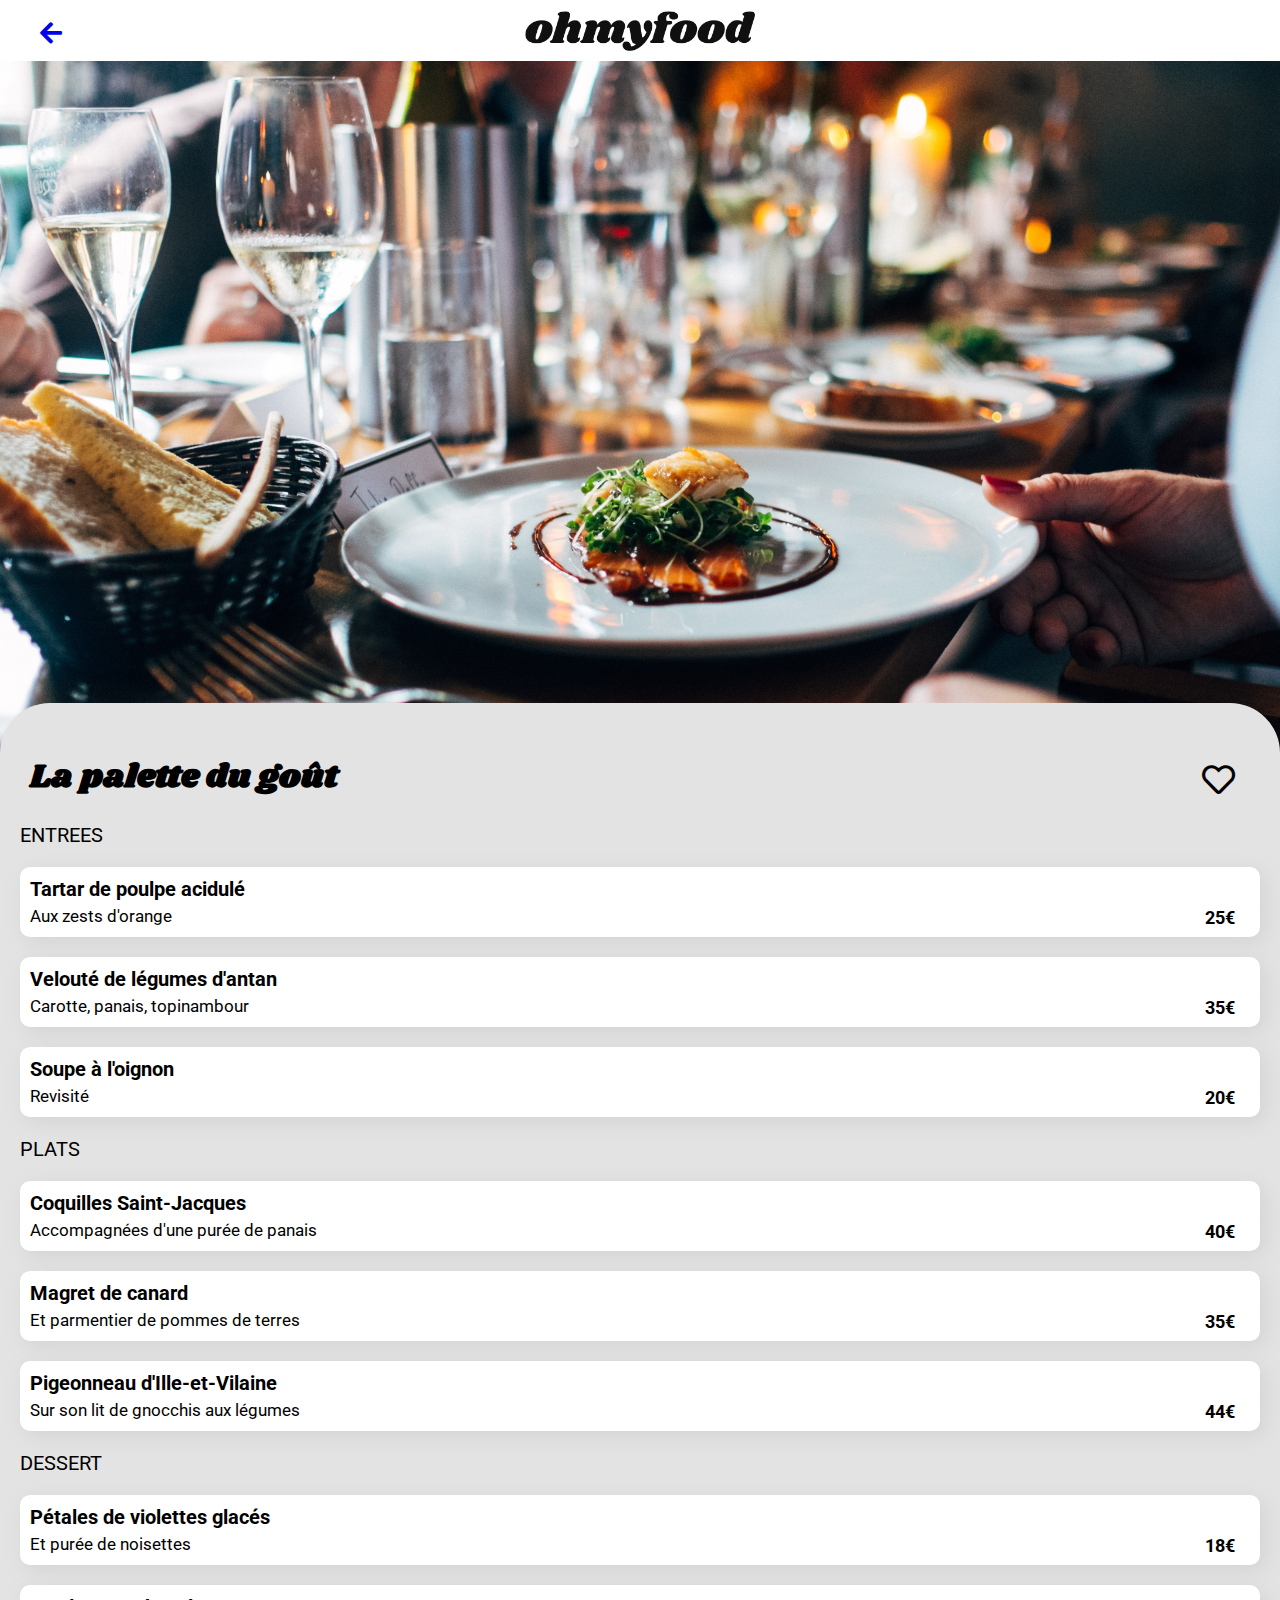
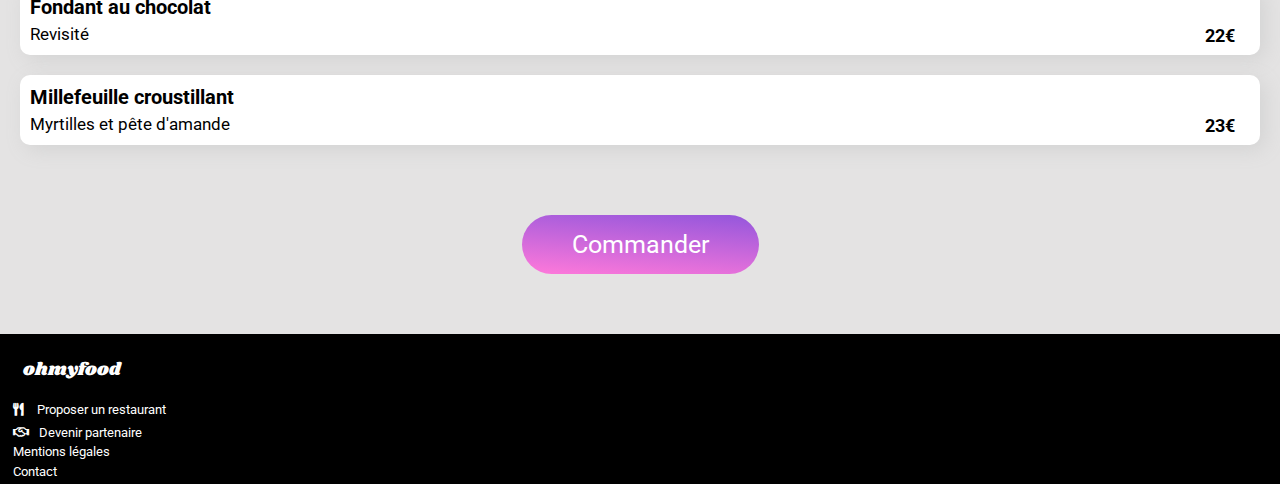
==== a-la-francaise.html @ 19362aab "Menu autres restaurant html" ====
<!DOCTYPE html>
<html lang="fr">
<head>
    <link rel="stylesheet" href="menu.css" />
    <link rel="preconnect" href="https://fonts.googleapis.com">
    <link rel="preconnect" href="https://fonts.gstatic.com" crossorigin>
    <link href="https://fonts.googleapis.com/css2?family=Shrikhand&display=swap" rel="stylesheet">
    <link href="https://fonts.googleapis.com/css2?family=Roboto:wght@100;400&display=swap" rel="stylesheet">
    <link href="https://cdnjs.cloudflare.com/ajax/libs/font-awesome/5.15.1/css/all.min.css" rel="stylesheet" />
    <meta charset="UTF-8">
    <meta http-equiv="X-UA-Compatible" content="IE=edge">
    <meta name="viewport" content="width=device-width, initial-scale=1.0">
    <title>A la Française</title>
</head>
<body>
    <header>
        <a href="index.html"><i class="fas fa-arrow-left"></i></a>
        <div class="Logo">
            <img class="logo" src="images/logo/ohmyfood.png" alt="">
        </div>
    </header>
    <div class="background"></div>
    <section class="boite">
        <div class="entrees">
            <h1>La palette du goût</h1>
            <i class="far fa-heart"></i>  
            <h2>ENTREES</h2>
            <div class="div1">
                <a href="#">
                    <div class="flex">
                        <h3>Tartar de poulpe acidulé</h3>
                        <h4>Aux zests d'orange</h4> 
                    </div> 
                    <div class="prix">25€</div>                
                </a>
            </div>
            <div class="div1">
                <a href="#">
                    <div class="flex">
                        <h3>Velouté de légumes d'antan</h3>
                        <h4>Carotte, panais, topinambour</h4>
                    </div>
                    <span class="prix">35€</span>
                </a>
            </div>
            <div class="div1">
                <a href="#">
                    <div class="flex">
                        <h3>Soupe à l'oignon</h3>
                        <h4>Revisité</h4>    
                    </div>
                    <span class="prix">20€</span>               
                </a>
            </div>
        </div>
        <section class="PLATS"> 
            <h2>PLATS</h2>
            <div class="div1">
                <a href="#">
                    <div class="flex">
                        <h3>Coquilles Saint-Jacques</h3>
                        <h4>Accompagnées d'une purée de panais</h4>  
                    </div>
                    <span class="prix">40€</span>                
                </a>
            </div>
            <div class="div1">
                <a href="#">
                    <div class="flex">
                        <h3>Magret de canard</h3>
                        <h4>Et parmentier de pommes de terres</h4>
                    </div>
                    <span class="prix">35€</span>
                </a>
            </div>
            <div class="div1">
                <a href="#">
                    <div class="flex">
                        <h3>Pigeonneau d'Ille-et-Vilaine</h3>
                        <h4>Sur son lit de gnocchis aux légumes</h4>  
                    </div>  
                    <span class="prix">44€</span>               
                </a>
            </div>
        </section>
        <section class="desserts"> 
            <h2>DESSERT</h2>
            <div class="div1">
                <a href="#">
                    <div class="flex">
                        <h3>Pétales de violettes glacés</h3>
                        <h4>Et purée de noisettes</h4>  
                    </div>
                    <span class="prix">18€</span>                
                </a>
            </div>
            <div class="div1">
                <a href="#">
                    <div class="flex">
                        <h3>Fondant au chocolat</h3>
                        <h4>Revisité</h4>
                    </div>
                    <span class="prix">22€</span>
                </a>
            </div>
            <div class="div1">
                <a href="#">
                    <div class="flex">
                        <h3>Millefeuille croustillant</h3>
                        <h4>Myrtilles et pête d'amande</h4>   
                    </div>
                    <span class="prix">23€</span>               
                </a>
            </div>
        </section>
        <div class="centre">
            <button class="commander">Commander</button>
        </div>
    </section>
</body>
    <footer>
        <div class="footer">
            <div class="logofooter">ohmyfood</div>
            <nav class="flex">
                <i class="fas fa-utensils"><a class="proposer" href=""> Proposer un restaurant</a></i>
                <i class="far fa-handshake"><a class="proposer" href="">Devenir partenaire</a></i>
                <a class="propose" href="">Mentions légales</a>
                <a class="propose" href="">Contact</a>
            </nav>
        </div>

    </footer>
</html>
---- menu.css ----
* {
  font-family: 'Roboto', sans-serif;
  -webkit-box-sizing: border-box;
          box-sizing: border-box;
}

body {
  margin: 0;
}

header .fa-arrow-left {
  font-size: 25px;
  margin: 0px 0px 0px 40px;
  padding-top: 20px;
}

header .Logo {
  display: -webkit-box;
  display: -ms-flexbox;
  display: flex;
  -webkit-box-pack: center;
      -ms-flex-pack: center;
          justify-content: center;
}

header .logo {
  height: 40px;
  margin-top: -35px;
  margin-bottom: 10px;
}

.background {
  width: 100%;
  height: 720px;
  background: url(images/restaurants/jay-wennington-N_Y88TWmGwA-unsplash.jpg);
  background-size: cover;
}

.boite {
  margin-top: -100px;
  background-color: #e4e3e3;
  width: 100%;
  border-radius: 50px 50px 0 0;
  padding: 0px 20px 0 20px;
  position: relative;
}

.boite h1 {
  font-size: 33px;
  font-weight: bolder;
  padding-top: 50px;
  padding-left: 10px;
  font-family: 'Shrikhand', cursive;
}

.boite .fa-heart {
  font-size: 33px;
  position: absolute;
  right: 45px;
  top: 60px;
}

.boite h2 {
  font-size: 20px;
  font-weight: normal;
}

.boite a {
  text-decoration: none;
  display: -webkit-box;
  display: -ms-flexbox;
  display: flex;
}

.boite .div1 {
  border: #f2f2f2;
  border-radius: 10px;
  background: white;
  width: 100%;
  background: white;
  margin: 20px 0 20px 0;
  -webkit-box-shadow: lightgrey 5px 5px 20px;
          box-shadow: lightgrey 5px 5px 20px;
  min-height: 70px;
}

.boite .flex {
  -webkit-box-flex: 1;
      -ms-flex: 1;
          flex: 1;
}

.boite .prix {
  width: 60px;
  text-align: center;
  margin-top: 40px;
  margin-right: 10px;
  font-weight: bolder;
  font-size: 18px;
  color: black;
}

.boite h3 {
  font-size: 20px;
  color: black;
  font-weight: bolder;
  margin: 10px 0 0 10px;
  text-decoration: unset;
}

.boite h4 {
  margin: unset;
  font-size: 17px;
  color: black;
  text-decoration: unset;
  font-weight: normal;
  margin: 5px 0 0 10px;
}

.boite .centre {
  text-align: center;
}

.boite .commander {
  font-size: 25px;
  font-weight: normal;
  color: white;
  margin-top: 50px;
  margin-bottom: 60px;
  padding: 15px 50px 15px 50px;
  border-radius: 40px;
  border: unset;
  cursor: pointer;
  background: linear-gradient(5deg, #ff79da 0%, #9356dc 100%);
}

footer {
  border: solid black;
  background-color: black;
  width: 100%;
  min-height: 150px;
}

footer i {
  color: white;
}

footer .logofooter {
  font-size: 18px;
  margin-top: 20px;
  margin-left: 20px;
  margin-bottom: 20px;
  font-family: 'Shrikhand', cursive;
  color: white;
}

footer .fa-utensils {
  margin-left: 10px;
  font-size: 13px;
}

footer .fa-handshake {
  margin-left: 10px;
  margin-top: 10px;
  font-size: 13px;
}

footer .flex {
  display: -webkit-box;
  display: -ms-flexbox;
  display: flex;
  -webkit-box-orient: vertical;
  -webkit-box-direction: normal;
      -ms-flex-direction: column;
          flex-direction: column;
}

footer .proposer {
  font-size: 13px;
  margin-bottom: 5px;
  padding-left: 10px;
  color: white;
  text-decoration: unset;
  font-weight: normal;
}

footer .propose {
  font-size: 13px;
  margin-left: 10px;
  margin-top: 5px;
  color: white;
  text-decoration: unset;
  font-weight: normal;
}

@media screen and (max-width: 700px) {
  .background {
    height: 750px;
    background-size: contain;
  }
  .boite {
    margin-top: -520px;
  }
}

@media screen and (min-width: 700px) and (max-width: 1000px) {
  .background {
    height: 750px;
    background-size: contain;
  }
  .boite {
    margin-top: -350px;
  }
}
/*# sourceMappingURL=menu.css.map */
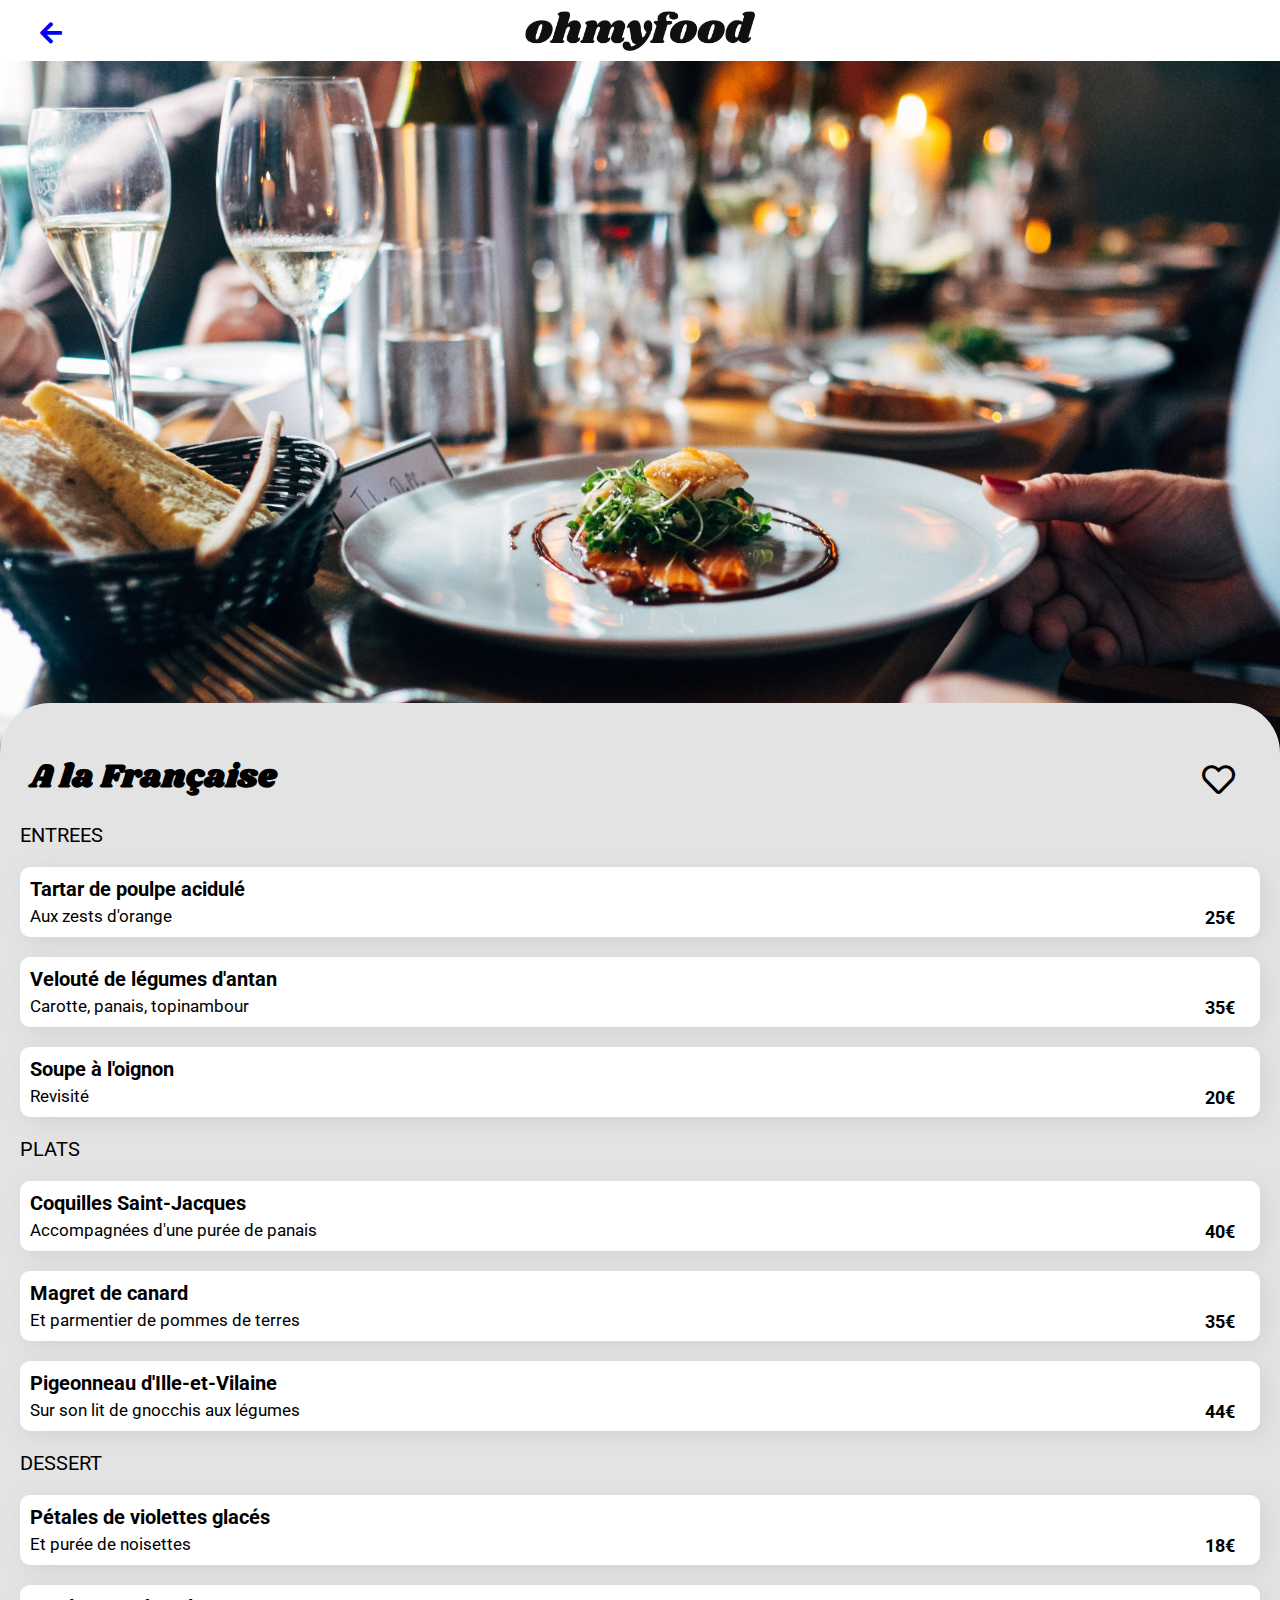
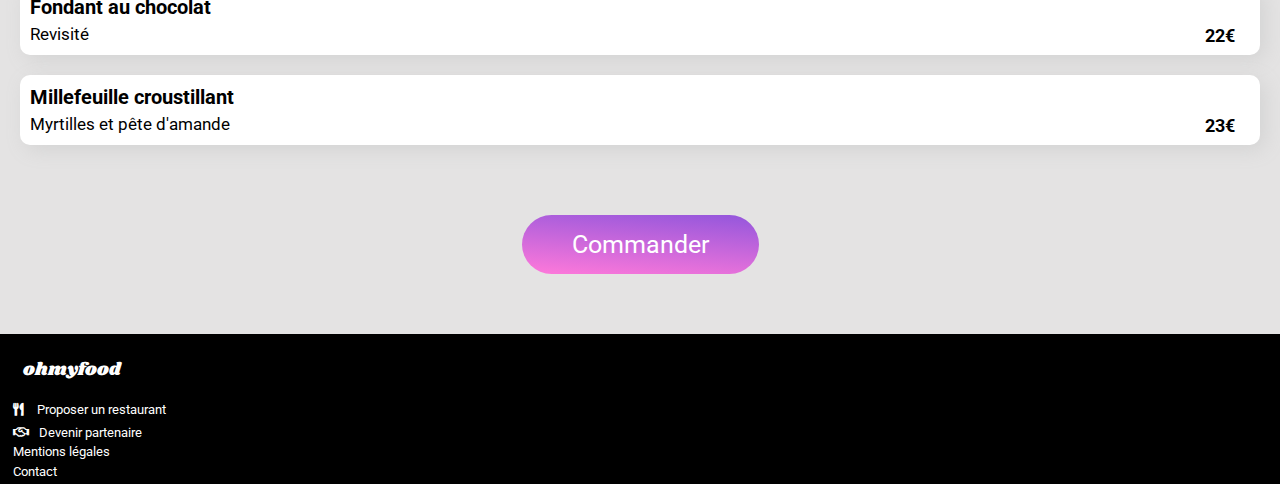
==== commit 36641a2d: "Menu restaurants html" ====
--- a/a-la-francaise.html
+++ b/a-la-francaise.html
@@ -22,7 +22,7 @@
     <div class="background"></div>
     <section class="boite">
         <div class="entrees">
-            <h1>La palette du goût</h1>
+            <h1>A la Française</h1>
             <i class="far fa-heart"></i>  
             <h2>ENTREES</h2>
             <div class="div1">
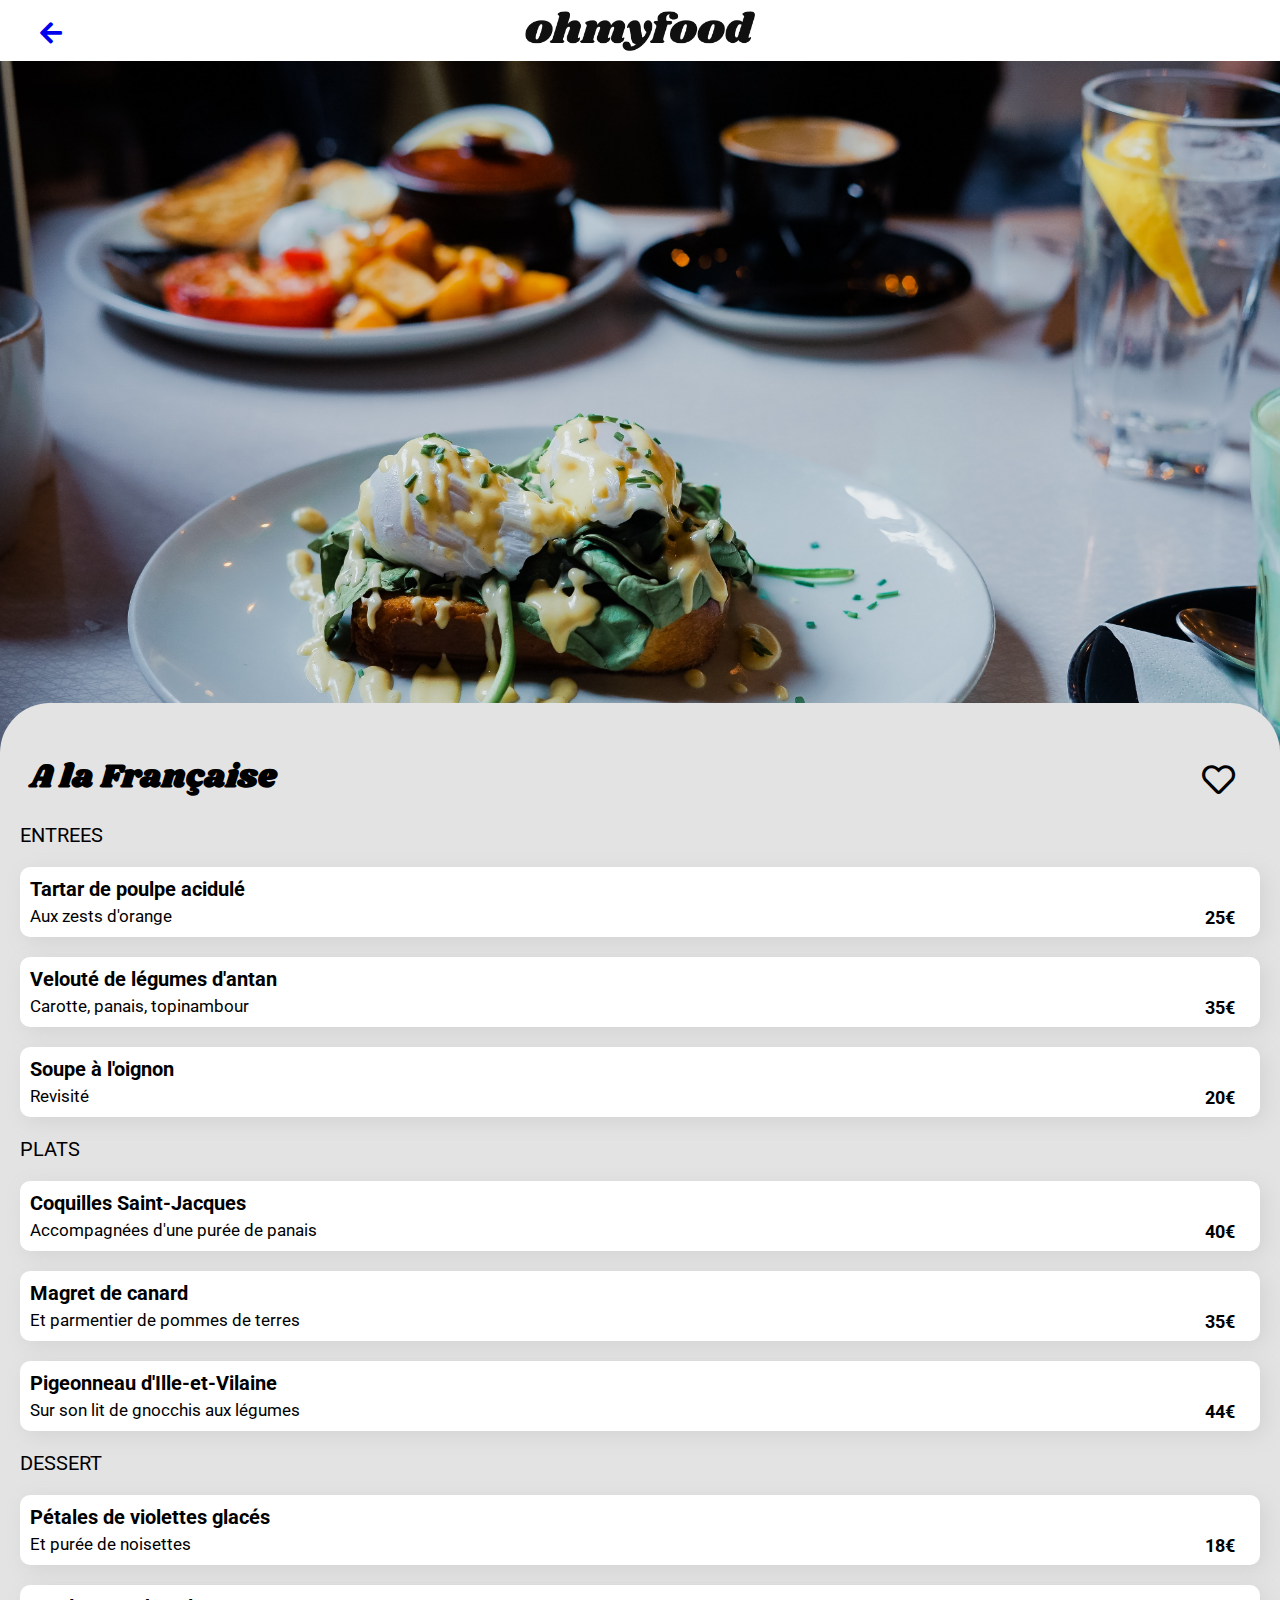
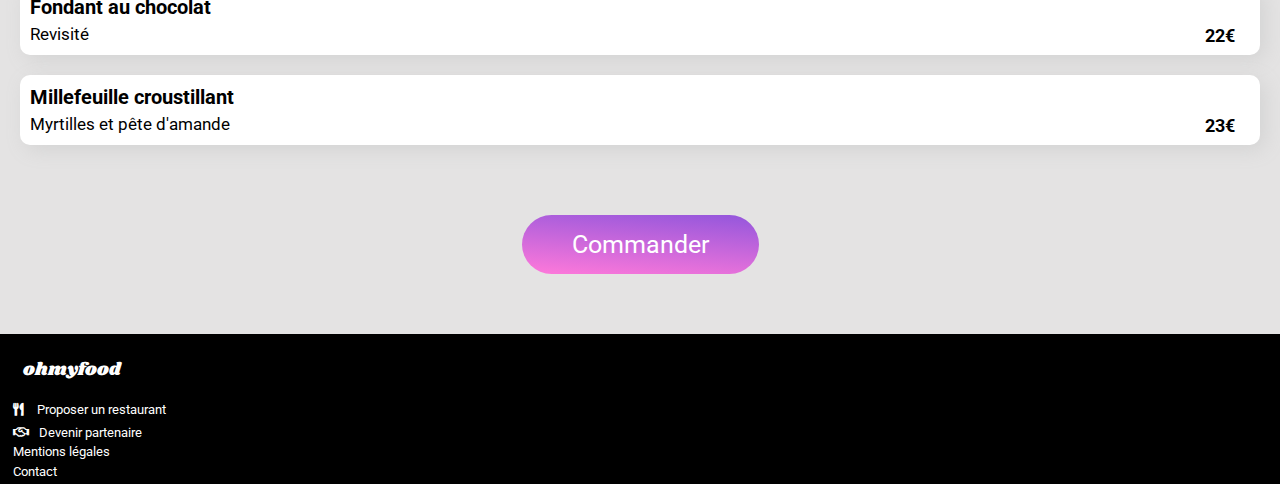
==== commit 492936d0: "Background menu restaurants" ====
--- a/a-la-francaise.html
+++ b/a-la-francaise.html
@@ -19,8 +19,17 @@
             <img class="logo" src="images/logo/ohmyfood.png" alt="">
         </div>
     </header>
-    <div class="background"></div>
-    <section class="boite">
+    <div class="background">
+        <style>
+            .background {
+                background: url(images/restaurants/toa-heftiba-DQKerTsQwi0-unsplash.jpg);
+                width: 100%;
+                height: 720px;
+                background-size: cover; 
+            }
+        </style>
+    </div>
+        <section class="boite">
         <div class="entrees">
             <h1>A la Française</h1>
             <i class="far fa-heart"></i>  
--- a/menu.css
+++ b/menu.css
@@ -27,13 +27,6 @@
   height: 40px;
   margin-top: -35px;
   margin-bottom: 10px;
-}
-
-.background {
-  width: 100%;
-  height: 720px;
-  background: url(images/restaurants/jay-wennington-N_Y88TWmGwA-unsplash.jpg);
-  background-size: cover;
 }
 
 .boite {
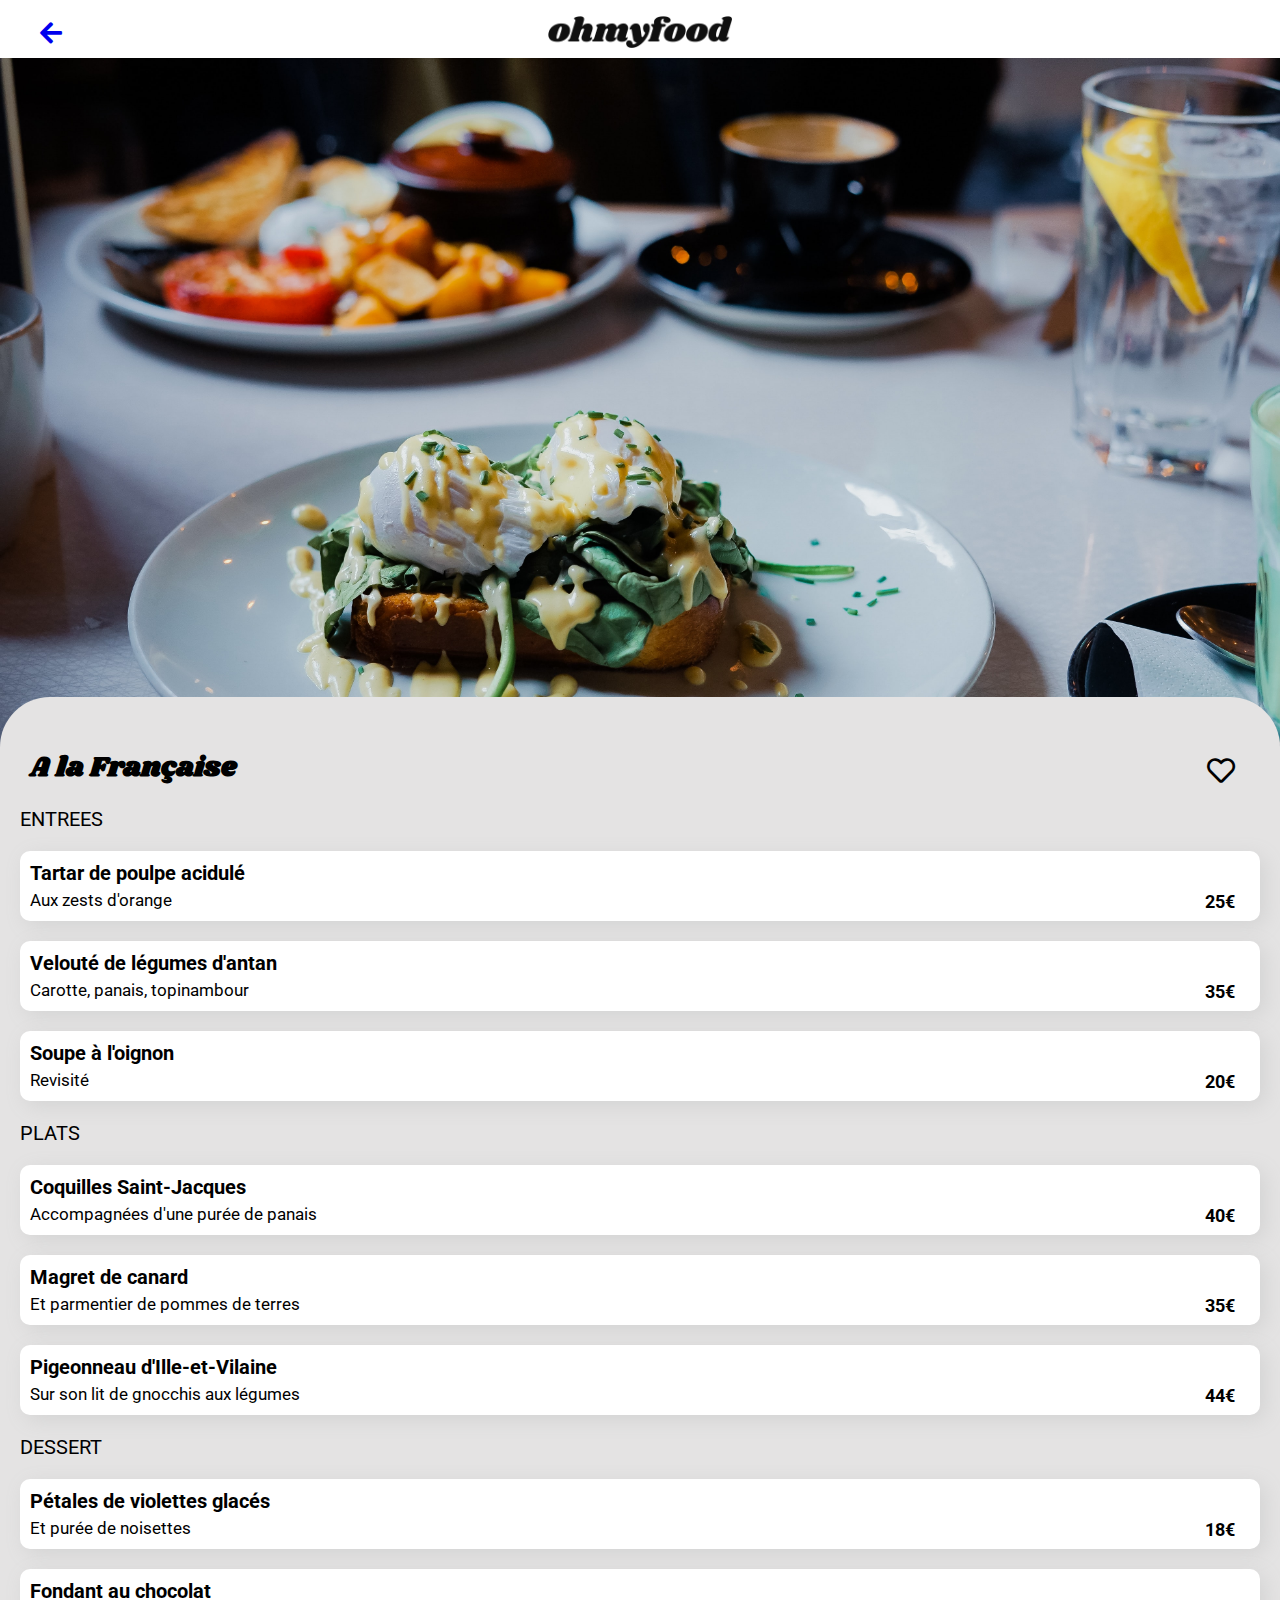
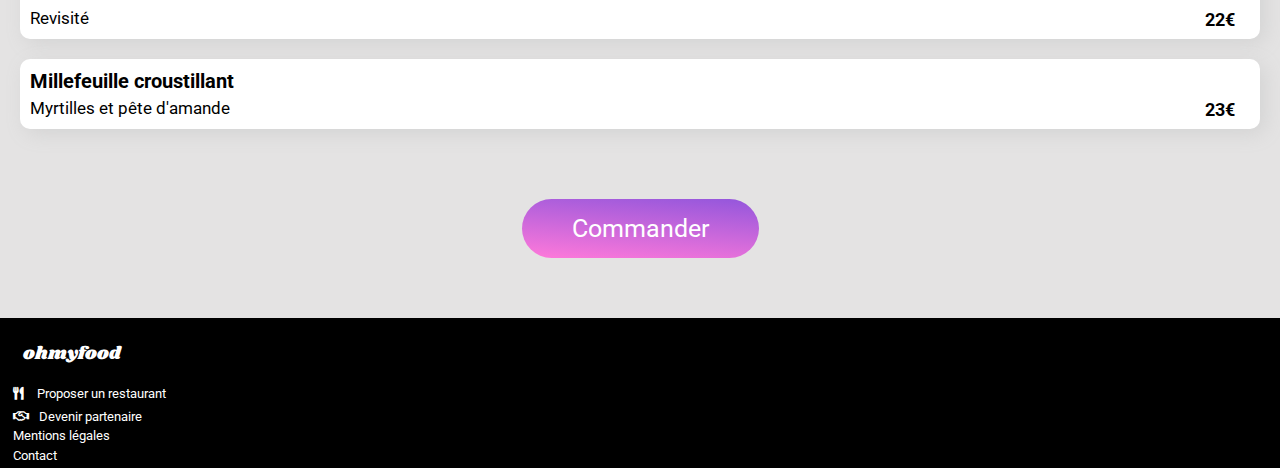
==== commit d3ecd15a: "CSS restaurant img" ====
--- a/a-la-francaise.html
+++ b/a-la-francaise.html
@@ -19,16 +19,7 @@
             <img class="logo" src="images/logo/ohmyfood.png" alt="">
         </div>
     </header>
-    <div class="background">
-        <style>
-            .background {
-                background: url(images/restaurants/toa-heftiba-DQKerTsQwi0-unsplash.jpg);
-                width: 100%;
-                height: 720px;
-                background-size: cover; 
-            }
-        </style>
-    </div>
+    <div class="background restaurant2" ></div>
         <section class="boite">
         <div class="entrees">
             <h1>A la Française</h1>
--- a/menu.css
+++ b/menu.css
@@ -24,9 +24,31 @@
 }
 
 header .logo {
-  height: 40px;
-  margin-top: -35px;
+  height: 32px;
+  margin-top: -30px;
   margin-bottom: 10px;
+}
+
+.background {
+  width: 100%;
+  min-height: 720px;
+  background-size: cover;
+}
+
+.restaurant1 {
+  background-image: url(images/restaurants/jay-wennington-N_Y88TWmGwA-unsplash.jpg);
+}
+
+.restaurant2 {
+  background-image: url(images/restaurants/toa-heftiba-DQKerTsQwi0-unsplash.jpg);
+}
+
+.restaurant3 {
+  background-image: url(images/restaurants/jay-wennington-N_Y88TWmGwA-unsplash.jpg);
+}
+
+.restaurant4 {
+  background-image: url(images/restaurants/jay-wennington-N_Y88TWmGwA-unsplash.jpg);
 }
 
 .boite {
@@ -39,7 +61,7 @@
 }
 
 .boite h1 {
-  font-size: 33px;
+  font-size: 28px;
   font-weight: bolder;
   padding-top: 50px;
   padding-left: 10px;
@@ -47,7 +69,7 @@
 }
 
 .boite .fa-heart {
-  font-size: 33px;
+  font-size: 28px;
   position: absolute;
   right: 45px;
   top: 60px;
@@ -188,11 +210,19 @@
 
 @media screen and (max-width: 700px) {
   .background {
-    height: 750px;
+    height: 700px;
+    width: 50%;
     background-size: contain;
   }
   .boite {
     margin-top: -520px;
+  }
+  .boite h1 {
+    font-size: 25px;
+  }
+  .boite .fa-heart {
+    font-size: 25px;
+    top: 56px;
   }
 }
 
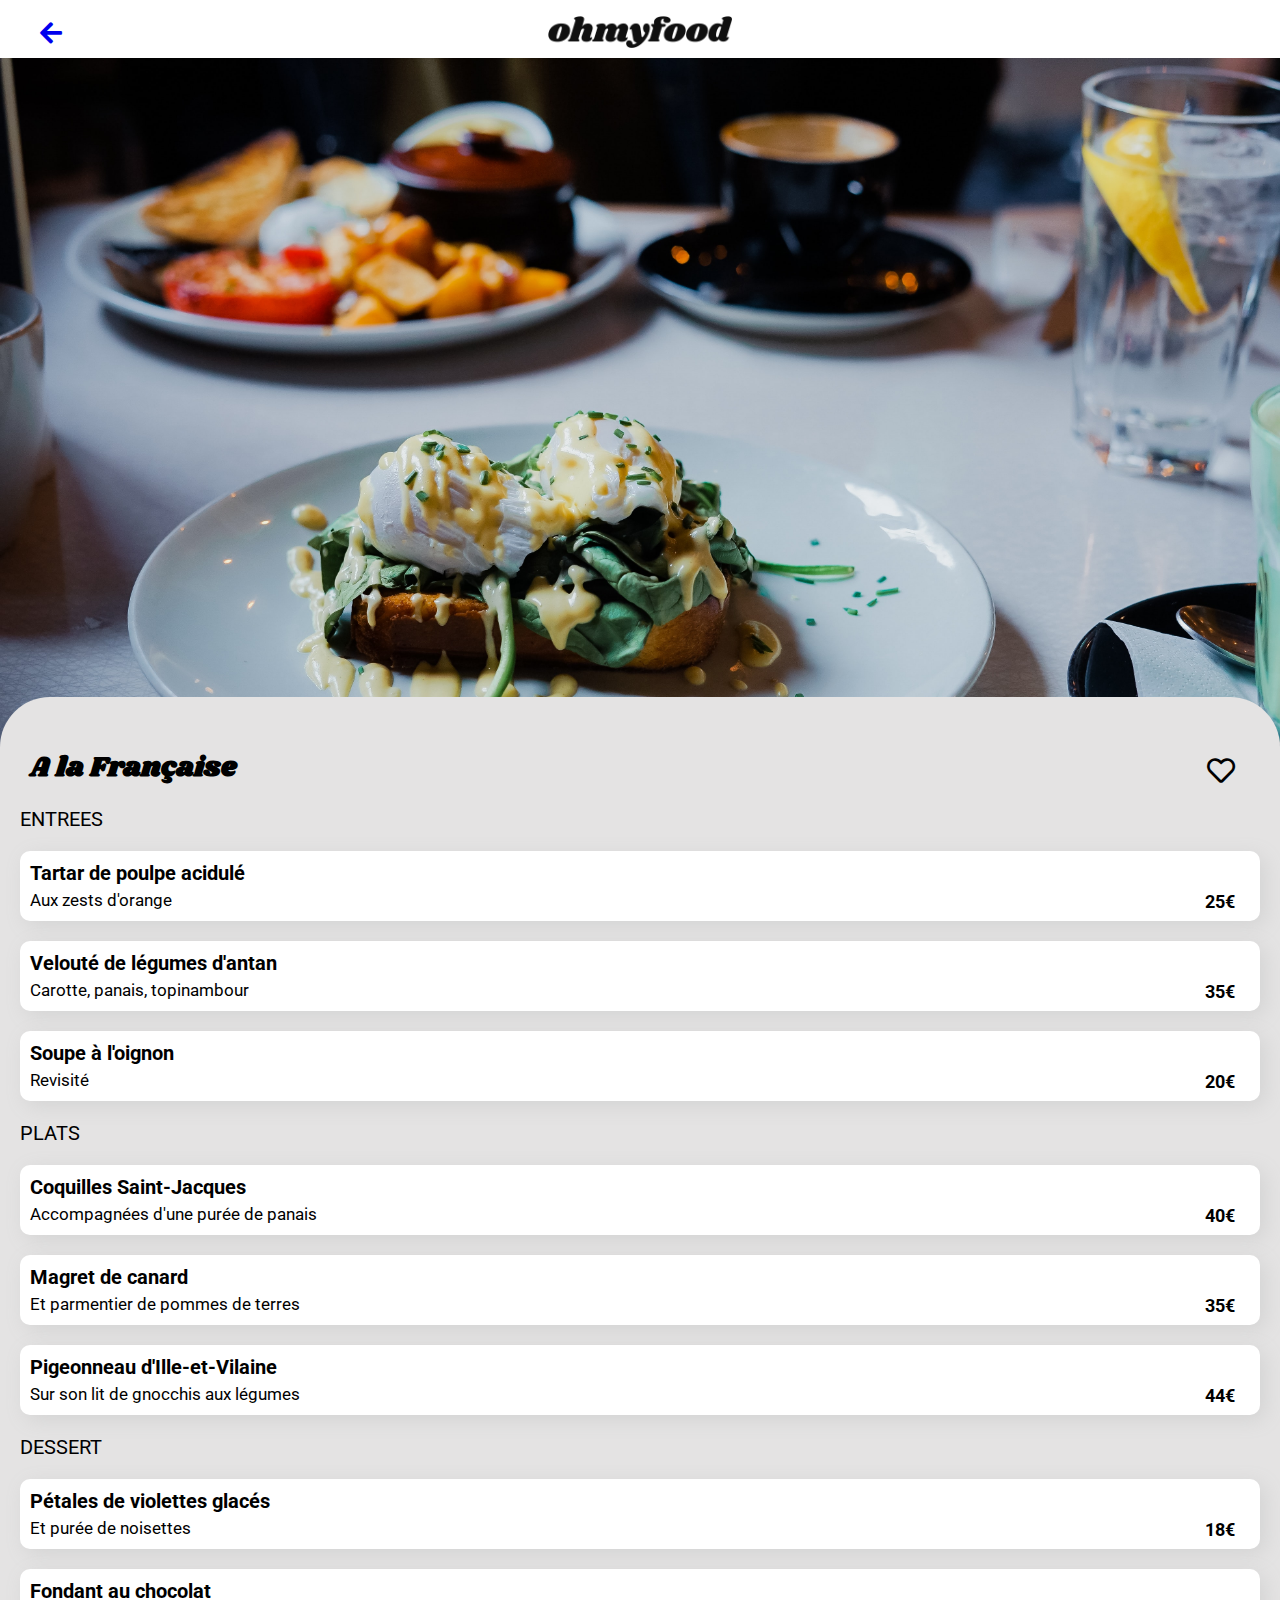
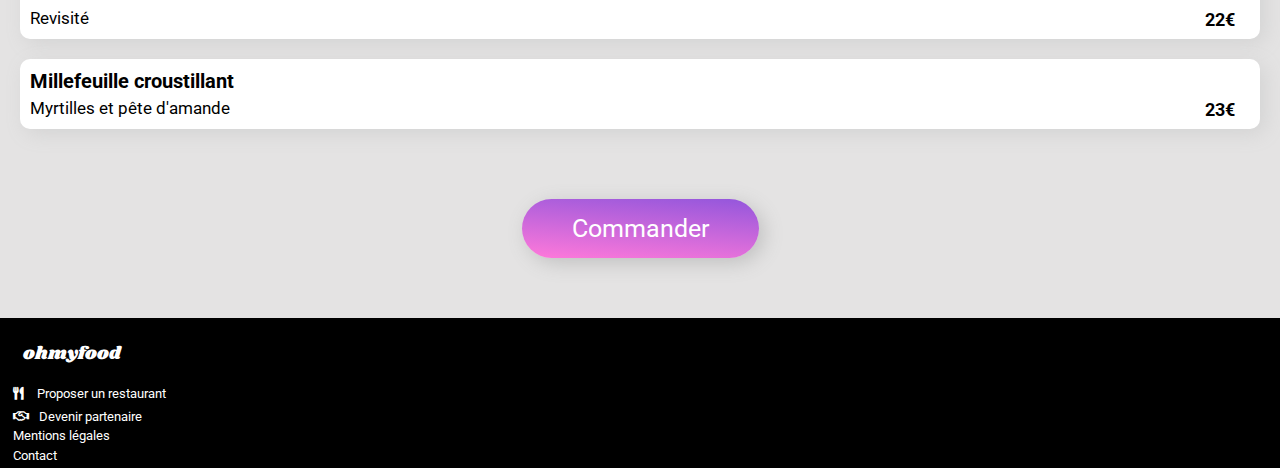
==== commit eca1f089: "Transition restaurant 3" ====
--- a/a-la-francaise.html
+++ b/a-la-francaise.html
@@ -25,7 +25,7 @@
             <h1>A la Française</h1>
             <i class="far fa-heart"></i>  
             <h2>ENTREES</h2>
-            <div class="div1">
+            <div class="div1 anim1">
                 <a href="#">
                     <div class="flex">
                         <h3>Tartar de poulpe acidulé</h3>
@@ -34,7 +34,7 @@
                     <div class="prix">25€</div>                
                 </a>
             </div>
-            <div class="div1">
+            <div class="div1 anim2">
                 <a href="#">
                     <div class="flex">
                         <h3>Velouté de légumes d'antan</h3>
@@ -43,7 +43,7 @@
                     <span class="prix">35€</span>
                 </a>
             </div>
-            <div class="div1">
+            <div class="div1 anim3">
                 <a href="#">
                     <div class="flex">
                         <h3>Soupe à l'oignon</h3>
@@ -55,7 +55,7 @@
         </div>
         <section class="PLATS"> 
             <h2>PLATS</h2>
-            <div class="div1">
+            <div class="div1 anim1">
                 <a href="#">
                     <div class="flex">
                         <h3>Coquilles Saint-Jacques</h3>
@@ -64,7 +64,7 @@
                     <span class="prix">40€</span>                
                 </a>
             </div>
-            <div class="div1">
+            <div class="div1 anim2">
                 <a href="#">
                     <div class="flex">
                         <h3>Magret de canard</h3>
@@ -73,7 +73,7 @@
                     <span class="prix">35€</span>
                 </a>
             </div>
-            <div class="div1">
+            <div class="div1 anim3">
                 <a href="#">
                     <div class="flex">
                         <h3>Pigeonneau d'Ille-et-Vilaine</h3>
@@ -85,7 +85,7 @@
         </section>
         <section class="desserts"> 
             <h2>DESSERT</h2>
-            <div class="div1">
+            <div class="div1 anim1">
                 <a href="#">
                     <div class="flex">
                         <h3>Pétales de violettes glacés</h3>
@@ -94,7 +94,7 @@
                     <span class="prix">18€</span>                
                 </a>
             </div>
-            <div class="div1">
+            <div class="div1 anim2">
                 <a href="#">
                     <div class="flex">
                         <h3>Fondant au chocolat</h3>
@@ -103,7 +103,7 @@
                     <span class="prix">22€</span>
                 </a>
             </div>
-            <div class="div1">
+            <div class="div1 anim3">
                 <a href="#">
                     <div class="flex">
                         <h3>Millefeuille croustillant</h3>
--- a/menu.css
+++ b/menu.css
@@ -33,6 +33,8 @@
   width: 100%;
   min-height: 720px;
   background-size: cover;
+  -webkit-transition: 2s;
+  transition: 2s;
 }
 
 .restaurant1 {
@@ -44,11 +46,116 @@
 }
 
 .restaurant3 {
-  background-image: url(images/restaurants/jay-wennington-N_Y88TWmGwA-unsplash.jpg);
+  background-image: url(images/restaurants/stil-u2Lp8tXIcjw-unsplash.jpg);
 }
 
 .restaurant4 {
-  background-image: url(images/restaurants/jay-wennington-N_Y88TWmGwA-unsplash.jpg);
+  background-image: url(images/restaurants/louis-hansel-shotsoflouis-qNBGVyOCY8Q-unsplash.jpg);
+}
+
+.entrees .div1 {
+  -webkit-animation: 3s 0.5s 1 both apparait;
+          animation: 3s 0.5s 1 both apparait;
+}
+
+.entrees .anim1 {
+  -webkit-animation-delay: 0.5s;
+          animation-delay: 0.5s;
+}
+
+.entrees .anim2 {
+  -webkit-animation-delay: 1s;
+          animation-delay: 1s;
+}
+
+.entrees .anim3 {
+  -webkit-animation-delay: 1.5s;
+          animation-delay: 1.5s;
+}
+
+.entrees .anim4 {
+  -webkit-animation-delay: 2s;
+          animation-delay: 2s;
+}
+
+@-webkit-keyframes apparait {
+  from {
+    opacity: 0;
+    padding: 10px;
+  }
+  to {
+    opacity: 1;
+  }
+}
+
+@keyframes apparait {
+  from {
+    opacity: 0;
+    padding: 10px;
+  }
+  to {
+    opacity: 1;
+  }
+}
+
+.PLATS .div1 {
+  -webkit-animation: 3s 0.5s 1 both apparait;
+          animation: 3s 0.5s 1 both apparait;
+}
+
+.PLATS .anim1 {
+  -webkit-animation-delay: 0.5s;
+          animation-delay: 0.5s;
+}
+
+.PLATS .anim2 {
+  -webkit-animation-delay: 1s;
+          animation-delay: 1s;
+}
+
+.PLATS .anim3 {
+  -webkit-animation-delay: 1.5s;
+          animation-delay: 1.5s;
+}
+
+@keyframes apparait {
+  from {
+    opacity: 0;
+    padding: 10px;
+  }
+  to {
+    opacity: 1;
+  }
+}
+
+.desserts .div1 {
+  -webkit-animation: 3s 0.5s 1 both apparait;
+          animation: 3s 0.5s 1 both apparait;
+}
+
+.desserts .anim1 {
+  -webkit-animation-delay: 0.5s;
+          animation-delay: 0.5s;
+}
+
+.desserts .anim2 {
+  -webkit-animation-delay: 1s;
+          animation-delay: 1s;
+}
+
+.desserts .anim3 {
+  -webkit-animation-delay: 1.5s;
+          animation-delay: 1.5s;
+}
+
+@keyframes apparait {
+  from {
+    opacity: 0;
+    padding: 10px;
+  }
+  to {
+    opacity: 1;
+  }
 }
 
 .boite {
@@ -92,11 +199,12 @@
   border-radius: 10px;
   background: white;
   width: 100%;
-  background: white;
   margin: 20px 0 20px 0;
   -webkit-box-shadow: lightgrey 5px 5px 20px;
           box-shadow: lightgrey 5px 5px 20px;
   min-height: 70px;
+  -webkit-transition: 2s;
+  transition: 2s;
 }
 
 .boite .flex {
@@ -113,6 +221,13 @@
   font-weight: bolder;
   font-size: 18px;
   color: black;
+  -webkit-transition: 2s;
+  transition: 2s;
+}
+
+.boite .prix:hover {
+  font-size: 20px;
+  margin-right: 50px;
 }
 
 .boite h3 {
@@ -121,6 +236,14 @@
   font-weight: bolder;
   margin: 10px 0 0 10px;
   text-decoration: unset;
+  -webkit-transition: 2s;
+  transition: 2s;
+}
+
+.boite h3:hover {
+  font-size: 22px;
+  -webkit-transition: 3s;
+  transition: 3s;
 }
 
 .boite h4 {
@@ -145,8 +268,20 @@
   padding: 15px 50px 15px 50px;
   border-radius: 40px;
   border: unset;
+  -webkit-transition: 1s;
+  transition: 1s;
+  -webkit-box-shadow: silver 5px 5px 20px;
+          box-shadow: silver 5px 5px 20px;
+  background: linear-gradient(5deg, #ff79da 0%, #9356dc 100%);
+}
+
+.boite .commander:hover {
   cursor: pointer;
-  background: linear-gradient(5deg, #ff79da 0%, #9356dc 100%);
+  padding: 15px 90px 15px 90px;
+  font-size: 28px;
+  -webkit-box-shadow: grey 5px 5px 20px;
+          box-shadow: grey 5px 5px 20px;
+  background: linear-gradient(5deg, #fbb1e7 0%, #b089df 100%);
 }
 
 footer {
@@ -210,9 +345,10 @@
 
 @media screen and (max-width: 700px) {
   .background {
-    height: 700px;
-    width: 50%;
+    height: 780px;
     background-size: contain;
+    -webkit-transition: 2s;
+    transition: 2s;
   }
   .boite {
     margin-top: -520px;
@@ -229,10 +365,11 @@
 @media screen and (min-width: 700px) and (max-width: 1000px) {
   .background {
     height: 750px;
-    background-size: contain;
+    -webkit-transition: 2s;
+    transition: 2s;
   }
   .boite {
-    margin-top: -350px;
+    margin-top: -150px;
   }
 }
 /*# sourceMappingURL=menu.css.map */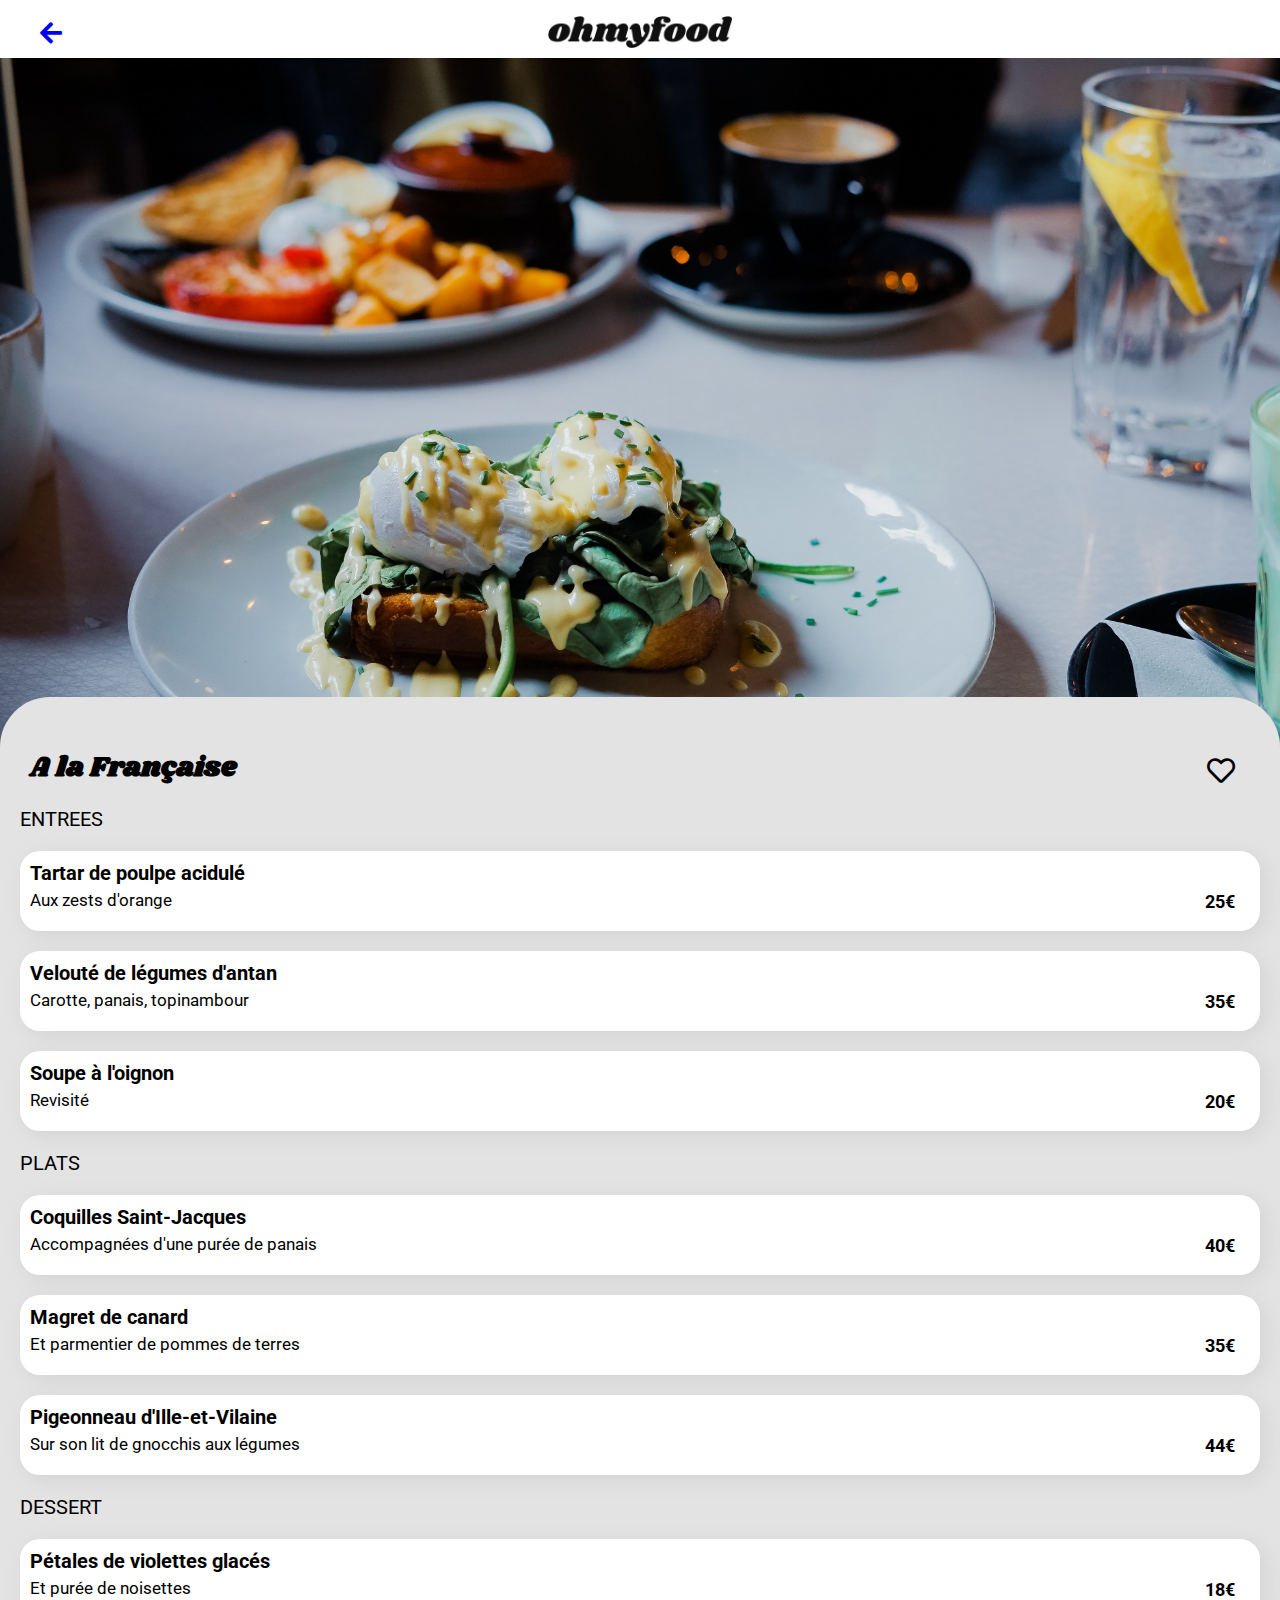
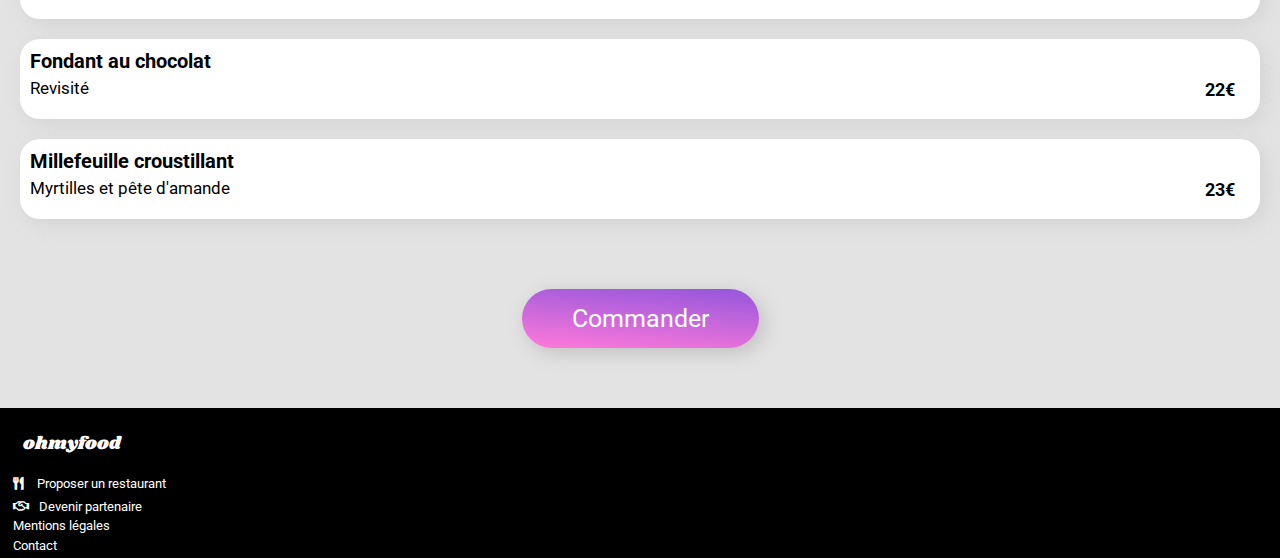
==== commit 62f6dd19: "Check-box menu final" ====
--- a/a-la-francaise.html
+++ b/a-la-francaise.html
@@ -26,90 +26,99 @@
             <i class="far fa-heart"></i>  
             <h2>ENTREES</h2>
             <div class="div1 anim1">
-                <a href="#">
+                <a class="a" href="#">
                     <div class="flex">
                         <h3>Tartar de poulpe acidulé</h3>
                         <h4>Aux zests d'orange</h4> 
                     </div> 
-                    <div class="prix">25€</div>                
+                    <div class="prix">25€</div> 
+                    <div class="cocher"><i class="fas fa-check-circle"></i></div>                 
                 </a>
             </div>
             <div class="div1 anim2">
-                <a href="#">
+                <a class="a" href="#">
                     <div class="flex">
                         <h3>Velouté de légumes d'antan</h3>
                         <h4>Carotte, panais, topinambour</h4>
                     </div>
                     <span class="prix">35€</span>
+                    <div class="cocher"><i class="fas fa-check-circle"></i></div>  
                 </a>
             </div>
             <div class="div1 anim3">
-                <a href="#">
+                <a class="a" href="#">
                     <div class="flex">
                         <h3>Soupe à l'oignon</h3>
                         <h4>Revisité</h4>    
                     </div>
-                    <span class="prix">20€</span>               
+                    <span class="prix">20€</span>  
+                    <div class="cocher"><i class="fas fa-check-circle"></i></div>               
                 </a>
             </div>
         </div>
         <section class="PLATS"> 
             <h2>PLATS</h2>
             <div class="div1 anim1">
-                <a href="#">
+                <a class="a" href="#">
                     <div class="flex">
                         <h3>Coquilles Saint-Jacques</h3>
                         <h4>Accompagnées d'une purée de panais</h4>  
                     </div>
-                    <span class="prix">40€</span>                
+                    <span class="prix">40€</span>     
+                    <div class="cocher"><i class="fas fa-check-circle"></i></div>             
                 </a>
             </div>
             <div class="div1 anim2">
-                <a href="#">
+                <a class="a" href="#">
                     <div class="flex">
                         <h3>Magret de canard</h3>
                         <h4>Et parmentier de pommes de terres</h4>
                     </div>
                     <span class="prix">35€</span>
+                    <div class="cocher"><i class="fas fa-check-circle"></i></div>  
                 </a>
             </div>
             <div class="div1 anim3">
-                <a href="#">
+                <a class="a" href="#">
                     <div class="flex">
                         <h3>Pigeonneau d'Ille-et-Vilaine</h3>
                         <h4>Sur son lit de gnocchis aux légumes</h4>  
                     </div>  
-                    <span class="prix">44€</span>               
+                    <span class="prix">44€</span>        
+                    <div class="cocher"><i class="fas fa-check-circle"></i></div>         
                 </a>
             </div>
         </section>
         <section class="desserts"> 
             <h2>DESSERT</h2>
             <div class="div1 anim1">
-                <a href="#">
+                <a class="a" href="#">
                     <div class="flex">
                         <h3>Pétales de violettes glacés</h3>
                         <h4>Et purée de noisettes</h4>  
                     </div>
-                    <span class="prix">18€</span>                
+                    <span class="prix">18€</span>        
+                    <div class="cocher"><i class="fas fa-check-circle"></i></div>          
                 </a>
             </div>
             <div class="div1 anim2">
-                <a href="#">
+                <a class="a" href="#">
                     <div class="flex">
                         <h3>Fondant au chocolat</h3>
                         <h4>Revisité</h4>
                     </div>
                     <span class="prix">22€</span>
+                    <div class="cocher"><i class="fas fa-check-circle"></i></div>  
                 </a>
             </div>
             <div class="div1 anim3">
-                <a href="#">
+                <a class="a" href="#">
                     <div class="flex">
                         <h3>Millefeuille croustillant</h3>
                         <h4>Myrtilles et pête d'amande</h4>   
                     </div>
-                    <span class="prix">23€</span>               
+                    <span class="prix">23€</span>    
+                    <div class="cocher"><i class="fas fa-check-circle"></i></div>             
                 </a>
             </div>
         </section>
--- a/menu.css
+++ b/menu.css
@@ -196,7 +196,7 @@
 
 .boite .div1 {
   border: #f2f2f2;
-  border-radius: 10px;
+  border-radius: 20px;
   background: white;
   width: 100%;
   margin: 20px 0 20px 0;
@@ -221,13 +221,64 @@
   font-weight: bolder;
   font-size: 18px;
   color: black;
-  -webkit-transition: 2s;
-  transition: 2s;
-}
-
-.boite .prix:hover {
-  font-size: 20px;
-  margin-right: 50px;
+  -webkit-transition: 1s;
+  transition: 1s;
+}
+
+.boite .a:hover .cocher {
+  opacity: 1;
+  width: 100px;
+}
+
+.boite .a:hover .cocher .fas {
+  -webkit-animation: 1s 0s 1 both rotation;
+          animation: 1s 0s 1 both rotation;
+}
+
+@-webkit-keyframes rotation {
+  to {
+    -webkit-transform: rotate(0deg);
+            transform: rotate(0deg);
+  }
+  from {
+    -webkit-transform: rotate(360deg);
+            transform: rotate(360deg);
+  }
+}
+
+@keyframes rotation {
+  to {
+    -webkit-transform: rotate(0deg);
+            transform: rotate(0deg);
+  }
+  from {
+    -webkit-transform: rotate(360deg);
+            transform: rotate(360deg);
+  }
+}
+
+.boite .cocher {
+  border: #f2f2f2;
+  border-radius: 0 20px 20px 0;
+  background-color: lightgreen;
+  width: 0px;
+  height: 80px;
+  opacity: 1;
+  -webkit-transition: 1s;
+  transition: 1s;
+  overflow: hidden;
+}
+
+.boite .fa-check-circle {
+  font-size: 35px;
+  color: white;
+  display: -webkit-box;
+  display: -ms-flexbox;
+  display: flex;
+  -webkit-box-pack: center;
+      -ms-flex-pack: center;
+          justify-content: center;
+  margin-top: 25px;
 }
 
 .boite h3 {
@@ -238,12 +289,6 @@
   text-decoration: unset;
   -webkit-transition: 2s;
   transition: 2s;
-}
-
-.boite h3:hover {
-  font-size: 22px;
-  -webkit-transition: 3s;
-  transition: 3s;
 }
 
 .boite h4 {
@@ -284,6 +329,34 @@
   background: linear-gradient(5deg, #fbb1e7 0%, #b089df 100%);
 }
 
+.as .cocher {
+  border: #f2f2f2;
+  border-radius: 0 20px 20px 0;
+  background-color: lightgreen;
+  width: 100px;
+  height: 80px;
+  -webkit-transition: -webkit-transform 330ms ease-in-out;
+  transition: -webkit-transform 330ms ease-in-out;
+  transition: transform 330ms ease-in-out;
+  transition: transform 330ms ease-in-out, -webkit-transform 330ms ease-in-out;
+  margin-right: -100px;
+  opacity: 0;
+  -webkit-transition: 1s;
+  transition: 1s;
+}
+
+.as .fa-check-circle {
+  font-size: 35px;
+  color: white;
+  display: -webkit-box;
+  display: -ms-flexbox;
+  display: flex;
+  -webkit-box-pack: center;
+      -ms-flex-pack: center;
+          justify-content: center;
+  margin-top: 25px;
+}
+
 footer {
   border: solid black;
   background-color: black;
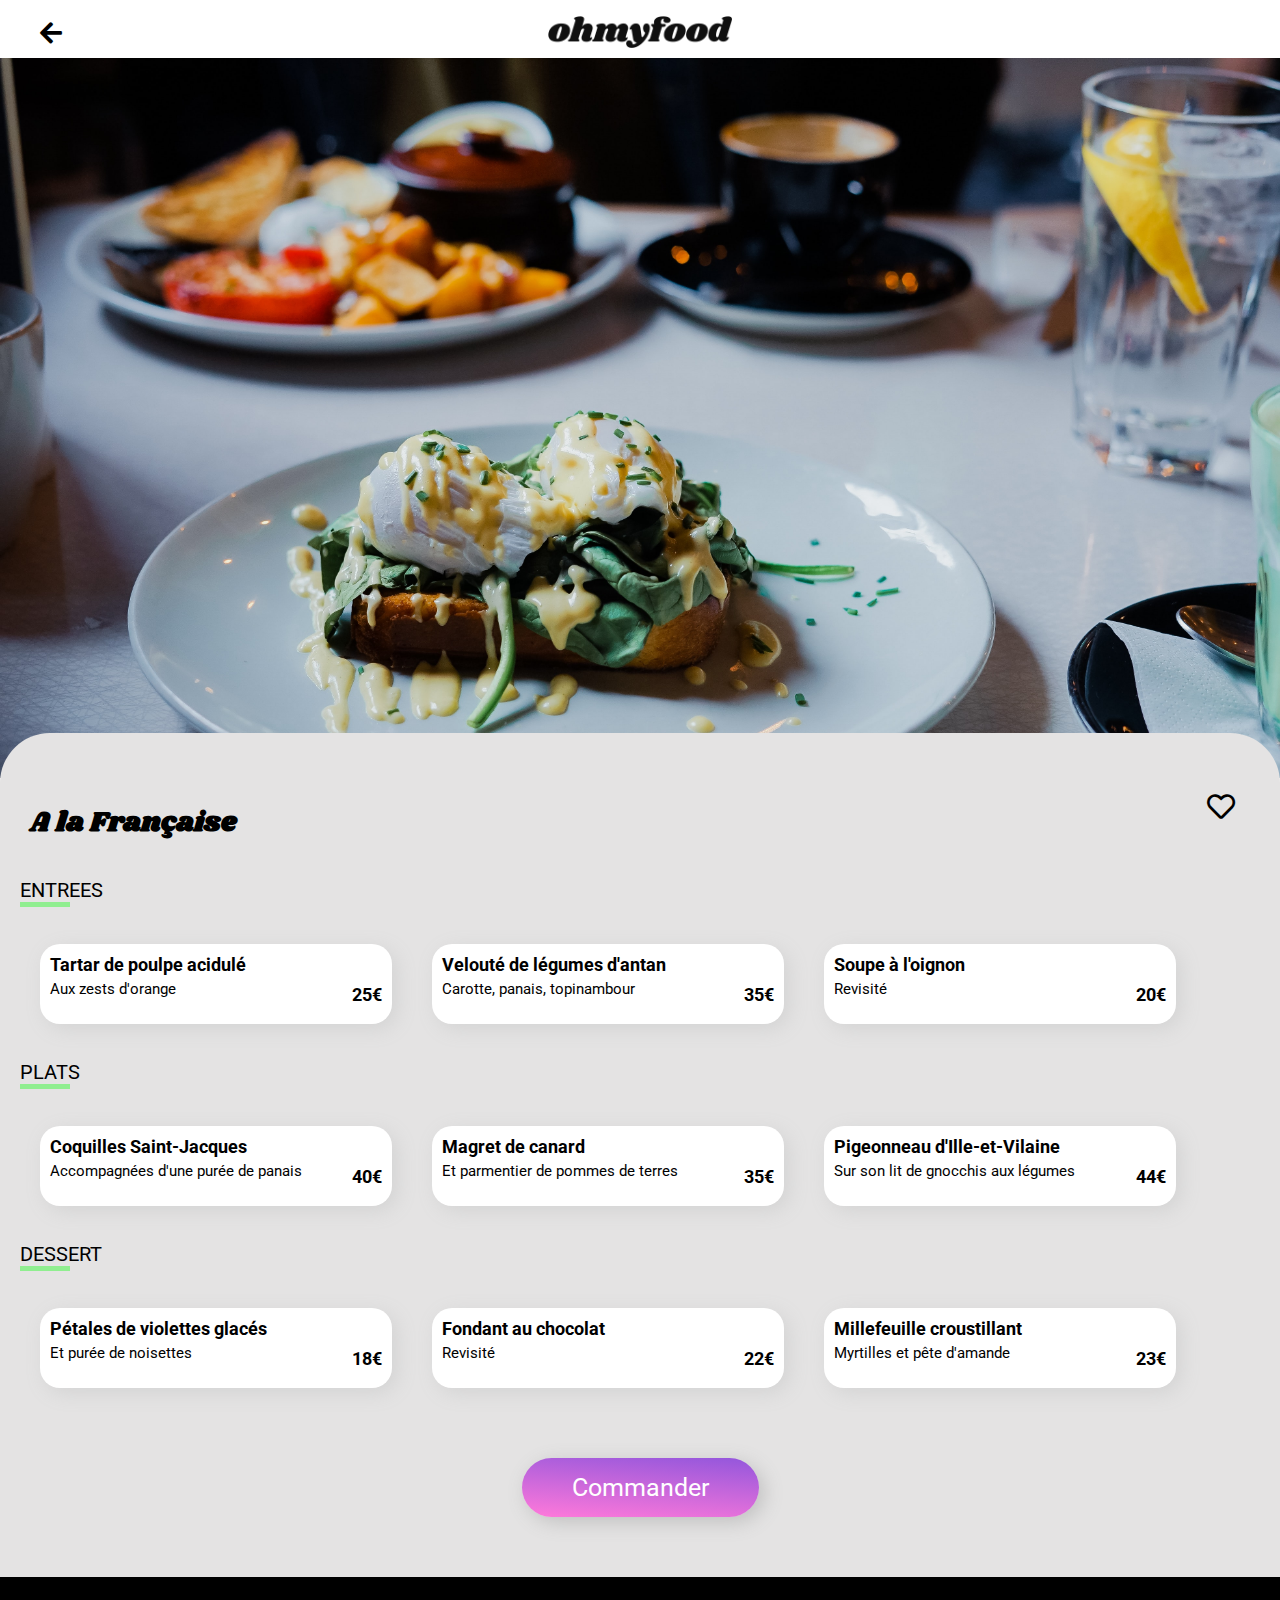
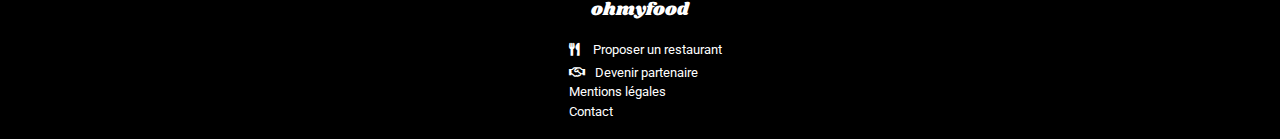
==== commit 0dea4f86: "Responsive accueil + menu" ====
--- a/a-la-francaise.html
+++ b/a-la-francaise.html
@@ -126,17 +126,17 @@
             <button class="commander">Commander</button>
         </div>
     </section>
+<footer>
+    <div class="footer">
+        <div class="logofooter">ohmyfood</div>
+        <nav class="flex">
+            <i class="fas fa-utensils"><a class="proposer" href=""> Proposer un restaurant</a></i>
+            <i class="far fa-handshake"><a class="proposer" href="">Devenir partenaire</a></i>
+            <a class="propose" href="">Mentions légales</a>
+            <a class="propose" href="mailto:ohmyfood@gmail.com">Contact</a>
+        </nav>
+        
+    </div>
+</footer>
 </body>
-    <footer>
-        <div class="footer">
-            <div class="logofooter">ohmyfood</div>
-            <nav class="flex">
-                <i class="fas fa-utensils"><a class="proposer" href=""> Proposer un restaurant</a></i>
-                <i class="far fa-handshake"><a class="proposer" href="">Devenir partenaire</a></i>
-                <a class="propose" href="">Mentions légales</a>
-                <a class="propose" href="">Contact</a>
-            </nav>
-        </div>
-
-    </footer>
 </html>--- a/menu.css
+++ b/menu.css
@@ -12,6 +12,7 @@
   font-size: 25px;
   margin: 0px 0px 0px 40px;
   padding-top: 20px;
+  color: black;
 }
 
 header .Logo {
@@ -99,23 +100,23 @@
 }
 
 .PLATS .div1 {
-  -webkit-animation: 3s 0.5s 1 both apparait;
-          animation: 3s 0.5s 1 both apparait;
+  -webkit-animation: 3s 2.5s 1 both apparait;
+          animation: 3s 2.5s 1 both apparait;
 }
 
 .PLATS .anim1 {
-  -webkit-animation-delay: 0.5s;
-          animation-delay: 0.5s;
+  -webkit-animation-delay: 3s;
+          animation-delay: 3s;
 }
 
 .PLATS .anim2 {
-  -webkit-animation-delay: 1s;
-          animation-delay: 1s;
+  -webkit-animation-delay: 3.5s;
+          animation-delay: 3.5s;
 }
 
 .PLATS .anim3 {
-  -webkit-animation-delay: 1.5s;
-          animation-delay: 1.5s;
+  -webkit-animation-delay: 4s;
+          animation-delay: 4s;
 }
 
 @keyframes apparait {
@@ -129,23 +130,23 @@
 }
 
 .desserts .div1 {
-  -webkit-animation: 3s 0.5s 1 both apparait;
-          animation: 3s 0.5s 1 both apparait;
+  -webkit-animation: 3s 4.5s 1 both apparait;
+          animation: 3s 4.5s 1 both apparait;
 }
 
 .desserts .anim1 {
-  -webkit-animation-delay: 0.5s;
-          animation-delay: 0.5s;
+  -webkit-animation-delay: 5s;
+          animation-delay: 5s;
 }
 
 .desserts .anim2 {
-  -webkit-animation-delay: 1s;
-          animation-delay: 1s;
+  -webkit-animation-delay: 5.5s;
+          animation-delay: 5.5s;
 }
 
 .desserts .anim3 {
-  -webkit-animation-delay: 1.5s;
-          animation-delay: 1.5s;
+  -webkit-animation-delay: 6s;
+          animation-delay: 6s;
 }
 
 @keyframes apparait {
@@ -159,12 +160,20 @@
 }
 
 .boite {
-  margin-top: -100px;
+  margin-top: -45px;
   background-color: #e4e3e3;
   width: 100%;
   border-radius: 50px 50px 0 0;
   padding: 0px 20px 0 20px;
   position: relative;
+}
+
+.boite h2::after {
+  content: "";
+  background-color: lightgreen;
+  height: 5px;
+  width: 50px;
+  display: block;
 }
 
 .boite h1 {
@@ -198,11 +207,10 @@
   border: #f2f2f2;
   border-radius: 20px;
   background: white;
-  width: 100%;
-  margin: 20px 0 20px 0;
+  width: calc(100% - 20px);
+  margin: 20px 20px 20px 20px;
   -webkit-box-shadow: lightgrey 5px 5px 20px;
           box-shadow: lightgrey 5px 5px 20px;
-  min-height: 70px;
   -webkit-transition: 2s;
   transition: 2s;
 }
@@ -214,8 +222,6 @@
 }
 
 .boite .prix {
-  width: 60px;
-  text-align: center;
   margin-top: 40px;
   margin-right: 10px;
   font-weight: bolder;
@@ -282,7 +288,7 @@
 }
 
 .boite h3 {
-  font-size: 20px;
+  font-size: 18px;
   color: black;
   font-weight: bolder;
   margin: 10px 0 0 10px;
@@ -293,7 +299,7 @@
 
 .boite h4 {
   margin: unset;
-  font-size: 17px;
+  font-size: 15px;
   color: black;
   text-decoration: unset;
   font-weight: normal;
@@ -358,10 +364,11 @@
 }
 
 footer {
-  border: solid black;
   background-color: black;
-  width: 100%;
-  min-height: 150px;
+  padding-bottom: 20px;
+  display: -webkit-box;
+  display: -ms-flexbox;
+  display: flex;
 }
 
 footer i {
@@ -371,7 +378,12 @@
 footer .logofooter {
   font-size: 18px;
   margin-top: 20px;
-  margin-left: 20px;
+  display: -webkit-box;
+  display: -ms-flexbox;
+  display: flex;
+  -webkit-box-pack: center;
+      -ms-flex-pack: center;
+          justify-content: center;
   margin-bottom: 20px;
   font-family: 'Shrikhand', cursive;
   color: white;
@@ -444,5 +456,57 @@
   .boite {
     margin-top: -150px;
   }
+  .entrees, .PLATS, .desserts {
+    display: -webkit-box;
+    display: -ms-flexbox;
+    display: flex;
+    -ms-flex-wrap: wrap;
+        flex-wrap: wrap;
+    -webkit-box-pack: center;
+        -ms-flex-pack: center;
+            justify-content: center;
+  }
+  .boite .div1 {
+    width: calc(45% - 20px);
+  }
+  .boite h2 {
+    width: 100%;
+  }
+  footer {
+    background-color: black;
+    padding-bottom: 20px;
+    display: -webkit-box;
+    display: -ms-flexbox;
+    display: flex;
+    -webkit-box-pack: center;
+        -ms-flex-pack: center;
+            justify-content: center;
+  }
+}
+
+@media screen and (min-width: 1000px) {
+  .entrees, .PLATS, .desserts {
+    display: -webkit-box;
+    display: -ms-flexbox;
+    display: flex;
+    -ms-flex-wrap: wrap;
+        flex-wrap: wrap;
+  }
+  .boite .div1 {
+    width: calc(30% - 20px);
+  }
+  .boite h2 {
+    width: 100%;
+  }
+  footer {
+    background-color: black;
+    padding-bottom: 20px;
+    display: -webkit-box;
+    display: -ms-flexbox;
+    display: flex;
+    -webkit-box-pack: center;
+        -ms-flex-pack: center;
+            justify-content: center;
+  }
 }
 /*# sourceMappingURL=menu.css.map */